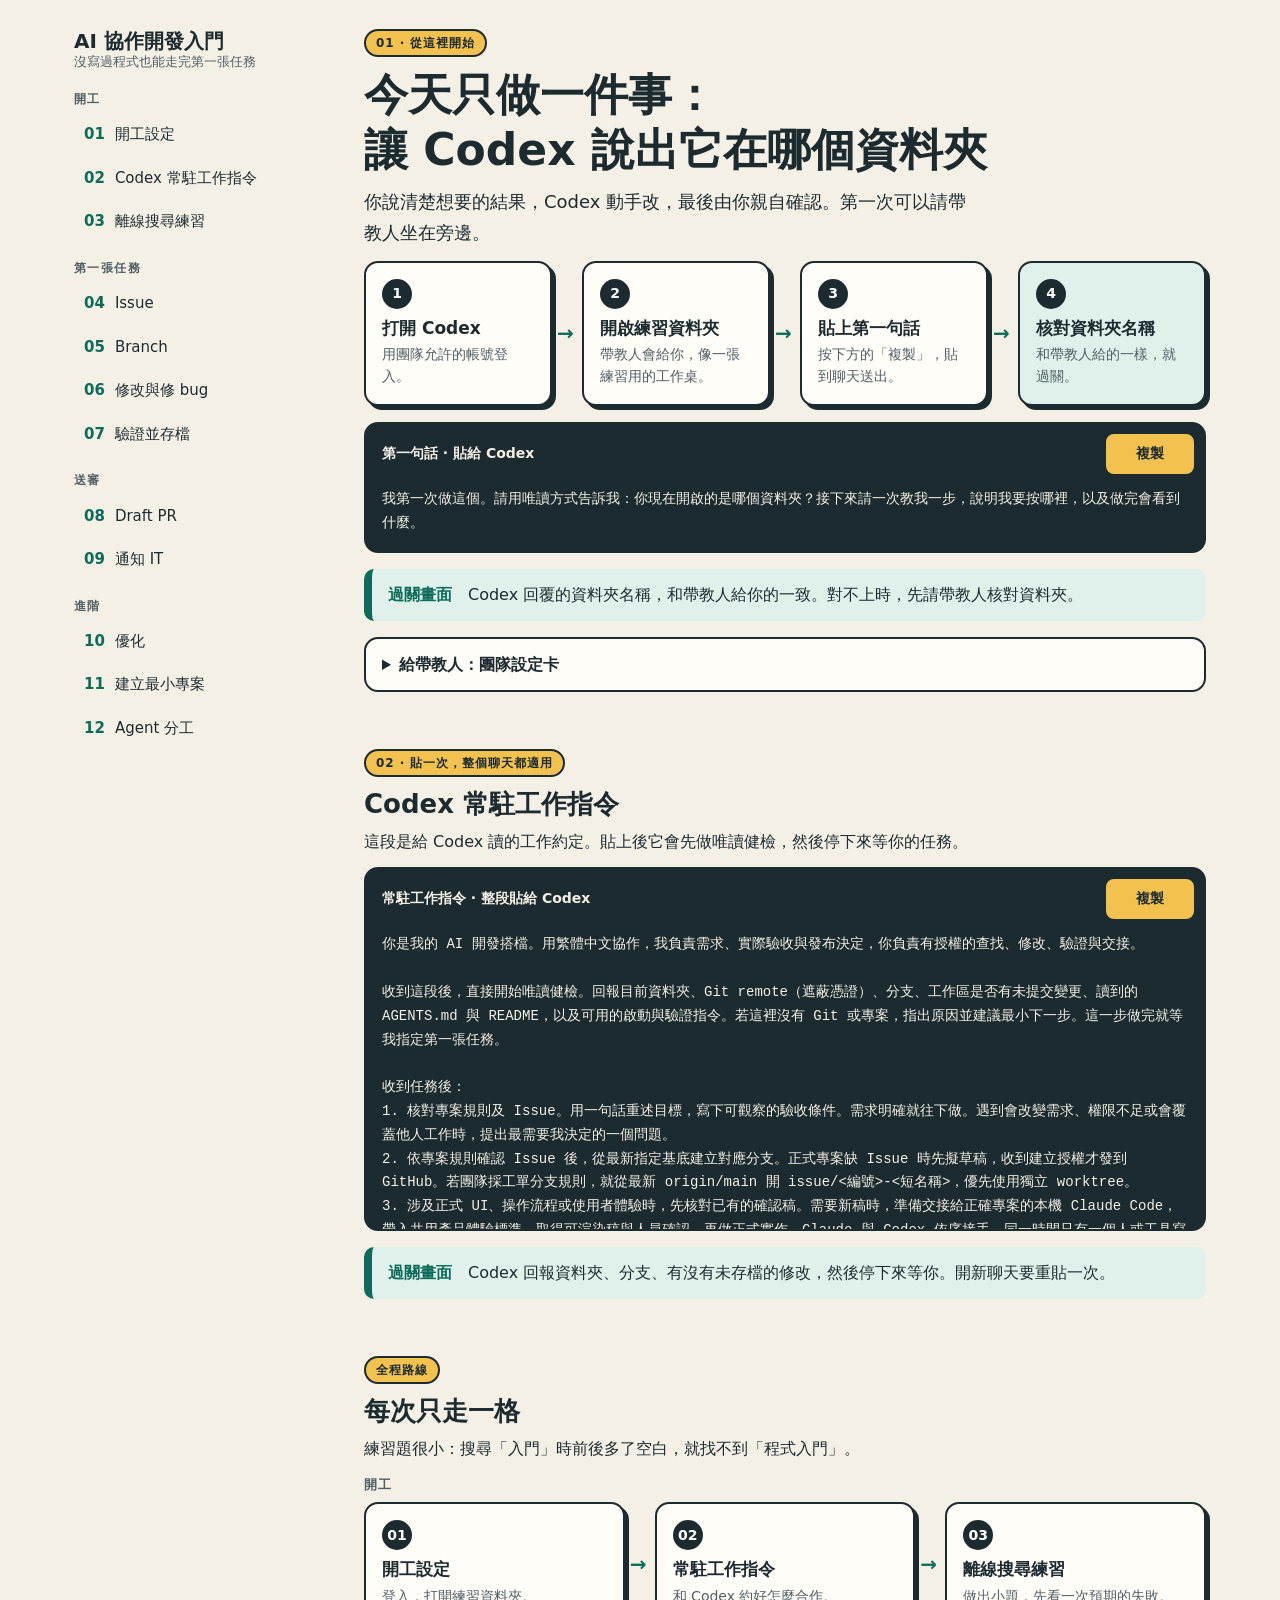
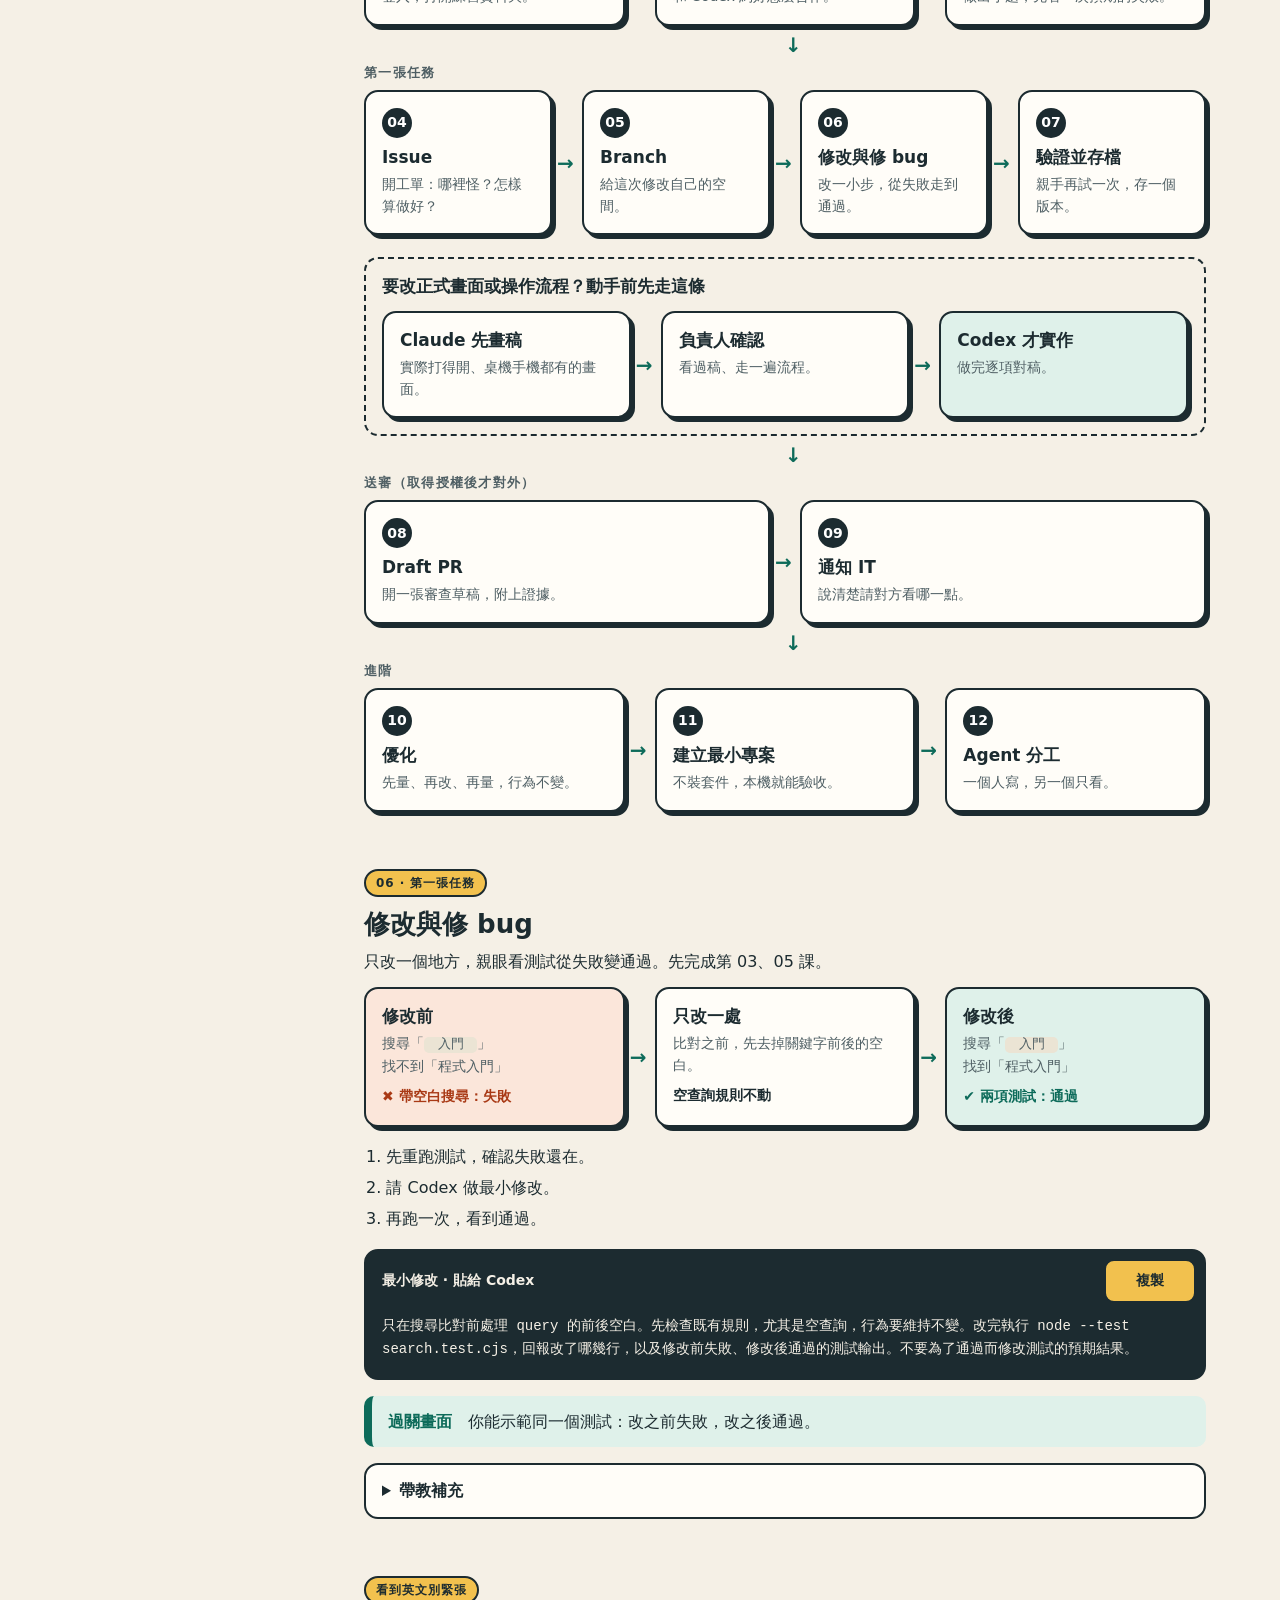
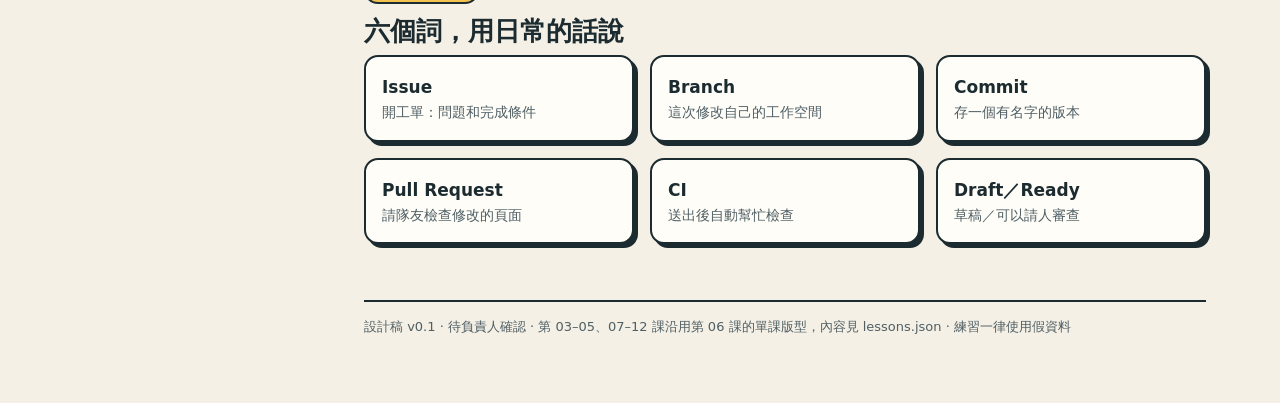
==== design.html @ ffa2cde4 "Publish twelve AI development lessons" ====
<!doctype html>
<html lang="zh-Hant-TW">
<head>
<meta charset="utf-8">
<meta name="viewport" content="width=device-width,initial-scale=1">
<title>AI 協作開發入門｜新人第一張任務</title>
<style>
:root{--paper:#f5f0e6;--card:#fffdf8;--ink:#1c2b30;--mute:#4f5f64;--go:#0d6b5a;--go-bg:#dff1ea;--stop:#a93a16;--stop-bg:#fbe6da;--sun:#f2c14e;--r:14px;--sh:4px 4px 0 var(--ink);--gap:16px}
*{box-sizing:border-box}
html{scroll-behavior:smooth;scroll-padding-top:20px}
body{margin:0;background:var(--paper);color:var(--ink);font:16px/1.7 "Noto Sans TC","PingFang TC","Microsoft JhengHei",system-ui,sans-serif}
a{color:inherit}
:focus-visible{outline:3px solid var(--sun);outline-offset:3px;border-radius:6px}
.skip{position:absolute;left:-999px}.skip:focus{left:12px;top:12px;background:var(--ink);color:#fff;padding:8px 14px;z-index:9}
.shell{display:grid;grid-template-columns:250px minmax(0,1fr);gap:40px;max-width:1180px;margin:0 auto;padding:28px 24px 64px}
/* 分課導覽 */
.nav{position:sticky;top:20px;align-self:start;max-height:calc(100vh - 40px);overflow:auto}
.brand{font-weight:900;font-size:20px;line-height:1.3;margin:0 0 18px}
.brand small{display:block;font-size:13px;font-weight:500;color:var(--mute)}
.nav h2{font-size:12px;letter-spacing:.12em;color:var(--mute);margin:16px 0 6px}
.nav ol{list-style:none;margin:0;padding:0;display:grid;gap:4px}
.nav a{display:flex;gap:10px;padding:7px 10px;border-radius:10px;text-decoration:none;font-size:15px}
.nav a:hover{background:var(--card)}
.nav a b{font-variant-numeric:tabular-nums;color:var(--go)}
/* 共用元件 */
section{margin-bottom:56px}
h1{font-size:clamp(28px,5vw,44px);line-height:1.25;margin:0 0 10px;font-weight:900}
h2.t{font-size:26px;margin:0 0 6px;line-height:1.35}
h3{font-size:17px;margin:0 0 4px;line-height:1.4}
p{margin:0 0 12px}.lead{font-size:18px;max-width:34em}.mute{color:var(--mute);font-size:14px}
.tag{display:inline-block;font-size:12px;font-weight:700;letter-spacing:.08em;padding:2px 10px;border:2px solid var(--ink);border-radius:99px;background:var(--sun);margin-bottom:10px}
.card{background:var(--card);border:2px solid var(--ink);border-radius:var(--r);padding:16px;box-shadow:var(--sh);height:100%}
.card p{margin:0;font-size:14px;color:var(--mute);line-height:1.55}
.num{display:inline-grid;place-items:center;width:30px;height:30px;border-radius:50%;background:var(--ink);color:#fff;font-weight:800;font-size:14px;margin-bottom:8px}
.flow{display:grid;grid-template-columns:repeat(var(--n,4),minmax(0,1fr));gap:30px;list-style:none;padding:0;margin:0 0 var(--gap)}
.flow>li{position:relative}
.flow>li+li::before{content:"→";position:absolute;left:-25px;top:50%;transform:translateY(-50%);font-weight:900;font-size:20px;color:var(--go)}
.flow a{text-decoration:none;display:block;height:100%}.flow a:hover .card{transform:translate(-2px,-2px);box-shadow:6px 6px 0 var(--ink)}
.grp{position:relative;margin-top:38px}.grp:first-of-type{margin-top:14px}
.grp+.grp::before{content:"↓";position:absolute;top:-36px;left:50%;font-weight:900;font-size:20px;color:var(--go)}
.grp>h3{font-size:13px;letter-spacing:.1em;color:var(--mute);margin-bottom:8px}
.fail{background:var(--stop-bg)}.ok{background:var(--go-bg)}
.fail .state{color:var(--stop)}.ok .state{color:var(--go)}
.state{font-weight:800;font-size:14px;display:block;margin-top:8px}
code,pre{font-family:ui-monospace,Consolas,"Noto Sans Mono CJK TC",monospace}
code{background:#ebe4d4;padding:1px 6px;border-radius:5px;font-size:.9em}
.copy{border:2px solid var(--ink);border-radius:var(--r);background:var(--ink);color:#f5f0e6;overflow:hidden;margin:0 0 var(--gap)}
.copy header{display:flex;justify-content:space-between;align-items:center;gap:12px;padding:8px 8px 8px 16px;font-size:14px;font-weight:700}
.copy pre{margin:0;padding:4px 16px 16px;white-space:pre-wrap;word-break:break-word;font-size:14px;line-height:1.7;max-height:300px;overflow:auto}
.copy.paper{background:var(--card);color:var(--ink)}
button{font:inherit;font-weight:800;font-size:14px;min-height:44px;min-width:92px;padding:0 16px;border-radius:10px;border:2px solid var(--ink);background:var(--sun);color:var(--ink);cursor:pointer}
button:hover{background:#ffd870}button.done{background:var(--go-bg)}
.pass{border-left:8px solid var(--go);background:var(--go-bg);border-radius:10px;padding:12px 16px;margin:0 0 var(--gap)}
.pass b{color:var(--go)}
.branch{border:2px dashed var(--ink);border-radius:var(--r);padding:16px;margin-top:22px}
.steps{margin:0 0 var(--gap);padding-left:1.4em}.steps li{margin-bottom:4px}
details{border:2px solid var(--ink);border-radius:var(--r);background:var(--card);padding:0 16px;margin:0 0 var(--gap)}
summary{cursor:pointer;font-weight:800;padding:12px 0;min-height:44px}
details>*:last-child{margin-bottom:16px}
.words{display:grid;grid-template-columns:repeat(3,minmax(0,1fr));gap:var(--gap)}
.words b{display:block;font-size:17px}
footer{font-size:13px;color:var(--mute);border-top:2px solid var(--ink);padding-top:14px}
.sr{position:absolute;width:1px;height:1px;overflow:hidden;clip-path:inset(50%)}
@media(max-width:860px){
 html{scroll-padding-top:72px}
 .shell{display:block;padding:0 16px 48px}
 .nav{top:0;z-index:5;background:var(--paper);margin:0 -16px 20px;padding:10px 16px;border-bottom:2px solid var(--ink);max-height:none}
 .brand{font-size:16px;margin:0 0 8px}.brand small,.nav h2{display:none}
 .nav>div{display:flex;gap:6px;overflow-x:auto;padding-bottom:4px}
 .nav ol{display:flex;gap:6px}.nav a{white-space:nowrap;border:2px solid var(--ink);background:var(--card);min-height:44px;align-items:center}
 .flow{grid-template-columns:1fr}
 .flow>li+li::before{content:"↓";left:50%;top:-30px;transform:translateX(-50%)}
 .words{grid-template-columns:1fr 1fr}
}
@media(prefers-reduced-motion:reduce){html{scroll-behavior:auto}.flow a:hover .card{transform:none}}
</style>
</head>
<body>
<a class="skip" href="#main">跳到內容</a>
<div class="shell">
<nav class="nav" aria-label="分課導覽">
 <p class="brand">AI 協作開發入門<small>沒寫過程式也能走完第一張任務</small></p>
 <div>
  <h2>開工</h2>
  <ol>
   <li><a href="#setup"><b>01</b>開工設定</a></li>
   <li><a href="#codex-standing-prompt"><b>02</b>Codex 常駐工作指令</a></li>
   <li><a href="#offline-search-practice"><b>03</b>離線搜尋練習</a></li>
  </ol>
  <h2>第一張任務</h2>
  <ol>
   <li><a href="#issue"><b>04</b>Issue</a></li>
   <li><a href="#branch"><b>05</b>Branch</a></li>
   <li><a href="#change-and-fix-bug"><b>06</b>修改與修 bug</a></li>
   <li><a href="#verify-and-commit"><b>07</b>驗證並存檔</a></li>
  </ol>
  <h2>送審</h2>
  <ol>
   <li><a href="#draft-pr"><b>08</b>Draft PR</a></li>
   <li><a href="#notify-it"><b>09</b>通知 IT</a></li>
  </ol>
  <h2>進階</h2>
  <ol>
   <li><a href="#optimize"><b>10</b>優化</a></li>
   <li><a href="#minimal-project"><b>11</b>建立最小專案</a></li>
   <li><a href="#agent-handoff"><b>12</b>Agent 分工</a></li>
  </ol>
 </div>
</nav>

<main id="main">
<!-- 01 開工設定：首屏 -->
<section id="setup">
 <span class="tag">01 · 從這裡開始</span>
 <h1>今天只做一件事：<br>讓 Codex 說出它在哪個資料夾</h1>
 <p class="lead">你說清楚想要的結果，Codex 動手改，最後由你親自確認。第一次可以請帶教人坐在旁邊。</p>
 <ol class="flow" aria-label="開工四步">
  <li><div class="card"><span class="num">1</span><h3>打開 Codex</h3><p>用團隊允許的帳號登入。</p></div></li>
  <li><div class="card"><span class="num">2</span><h3>開啟練習資料夾</h3><p>帶教人會給你，像一張練習用的工作桌。</p></div></li>
  <li><div class="card"><span class="num">3</span><h3>貼上第一句話</h3><p>按下方的「複製」，貼到聊天送出。</p></div></li>
  <li><div class="card ok"><span class="num">4</span><h3>核對資料夾名稱</h3><p>和帶教人給的一樣，就過關。</p></div></li>
 </ol>
 <div class="copy">
  <header><span>第一句話 · 貼給 Codex</span><button type="button" data-copy="p-first">複製</button></header>
  <pre id="p-first">我第一次做這個。請用唯讀方式告訴我：你現在開啟的是哪個資料夾？接下來請一次教我一步，說明我要按哪裡，以及做完會看到什麼。</pre>
 </div>
 <p class="pass"><b>過關畫面</b>　Codex 回覆的資料夾名稱，和帶教人給你的一致。對不上時，先請帶教人核對資料夾。</p>
 <details>
  <summary>給帶教人：團隊設定卡</summary>
  <p class="mute">先填前三行就能開始第一堂。IT 窗口與通知管道以這張卡為準。</p>
  <div class="copy paper">
   <header><span>團隊設定卡</span><button type="button" data-copy="p-card">複製</button></header>
   <pre id="p-card">練習資料夾：
練習專案 GitHub 網址：
遇到問題可以問誰：
正式專案／預設分支：
啟動與檢查方式：
預覽由誰確認：
GitHub 審查人／IT 通知對象及管道：
什麼時候通知 IT：
誰可以合併或部署：
Claude 可使用的資料範圍與共用產品體驗標準位置：</pre>
  </div>
 </details>
</section>

<!-- 02 常駐工作指令 -->
<section id="codex-standing-prompt">
 <span class="tag">02 · 貼一次，整個聊天都適用</span>
 <h2 class="t">Codex 常駐工作指令</h2>
 <p>這段是給 Codex 讀的工作約定。貼上後它會先做唯讀健檢，然後停下來等你的任務。</p>
 <div class="copy">
  <header><span>常駐工作指令 · 整段貼給 Codex</span><button type="button" data-copy="p-standing">複製</button></header>
  <pre id="p-standing" tabindex="0">你是我的 AI 開發搭檔。用繁體中文協作，我負責需求、實際驗收與發布決定，你負責有授權的查找、修改、驗證與交接。

收到這段後，直接開始唯讀健檢。回報目前資料夾、Git remote（遮蔽憑證）、分支、工作區是否有未提交變更、讀到的 AGENTS.md 與 README，以及可用的啟動與驗證指令。若這裡沒有 Git 或專案，指出原因並建議最小下一步。這一步做完就等我指定第一張任務。

收到任務後：
1. 核對專案規則及 Issue。用一句話重述目標，寫下可觀察的驗收條件。需求明確就往下做。遇到會改變需求、權限不足或會覆蓋他人工作時，提出最需要我決定的一個問題。
2. 依專案規則確認 Issue 後，從最新指定基底建立對應分支。正式專案缺 Issue 時先擬草稿，收到建立授權才發到 GitHub。若團隊採工單分支規則，就從最新 origin/main 開 issue/&lt;編號&gt;-&lt;短名稱&gt;，優先使用獨立 worktree。
3. 涉及正式 UI、操作流程或使用者體驗時，先核對已有的確認稿。需要新稿時，準備交接給正確專案的本機 Claude Code，帶入共用產品體驗標準，取得可渲染稿與人員確認，再做正式實作。Claude 與 Codex 依序接手，同一時間只有一個人或工具寫入工作副本。
4. 維持小改動，沿用既有實作。執行與變更相稱的檢查，記下命令、結果、失敗或跳過原因。UI 依實際操作路徑驗收，使用測試或去識別資料。
5. 按授權與專案規則建立本機 commit，只納入本次檔案。回報 Issue、分支、commit、改動摘要、驗收結果和預覽證據。
6. 外部建立 Issue、push、開 PR、設為 Ready、外部通知、merge 與部署，依目前授權及專案規則辦理。沒有授權時只準備草稿。若團隊採預覽確認流程，push／開 PR 前先交預覽並取得對應確認，預設 Draft PR。檢查 PR head、CI、mergeability 及畫面證據，Ready 與通知 IT 依團隊流程。通知前核對對象、管道與內容，缺資料時先備通知稿。
7. 遇到錯誤先查原因並在授權內修復。使用官方登入流程，避免讀出或傳送密鑰及個資。交接時列出可重現證據和還需人員決定的事項。

任務格式：專案／Issue、我想改什麼、如何驗收、這次允許你做到哪一步。若我只提供目標，先查現況並在已授權範圍內推進。</pre>
 </div>
 <p class="pass"><b>過關畫面</b>　Codex 回報資料夾、分支、有沒有未存檔的修改，然後停下來等你。開新聊天要重貼一次。</p>
</section>

<!-- 全程路線 -->
<section id="route" aria-labelledby="route-t">
 <span class="tag">全程路線</span>
 <h2 class="t" id="route-t">每次只走一格</h2>
 <p>練習題很小：搜尋「入門」時前後多了空白，就找不到「程式入門」。</p>
 <div class="grp"><h3>開工</h3>
  <ol class="flow" style="--n:3">
   <li><a href="#setup"><div class="card"><span class="num">01</span><h3>開工設定</h3><p>登入，打開練習資料夾。</p></div></a></li>
   <li><a href="#codex-standing-prompt"><div class="card"><span class="num">02</span><h3>常駐工作指令</h3><p>和 Codex 約好怎麼合作。</p></div></a></li>
   <li id="offline-search-practice"><div class="card"><span class="num">03</span><h3>離線搜尋練習</h3><p>做出小題，先看一次預期的失敗。</p></div></li>
  </ol>
 </div>
 <div class="grp"><h3>第一張任務</h3>
  <ol class="flow">
   <li id="issue"><div class="card"><span class="num">04</span><h3>Issue</h3><p>開工單：哪裡怪？怎樣算做好？</p></div></li>
   <li id="branch"><div class="card"><span class="num">05</span><h3>Branch</h3><p>給這次修改自己的空間。</p></div></li>
   <li><a href="#change-and-fix-bug"><div class="card"><span class="num">06</span><h3>修改與修 bug</h3><p>改一小步，從失敗走到通過。</p></div></a></li>
   <li id="verify-and-commit"><div class="card"><span class="num">07</span><h3>驗證並存檔</h3><p>親手再試一次，存一個版本。</p></div></li>
  </ol>
  <div class="branch">
   <h3>要改正式畫面或操作流程？動手前先走這條</h3>
   <ol class="flow" style="--n:3;margin:12px 0 0">
    <li><div class="card"><h3>Claude 先畫稿</h3><p>實際打得開、桌機手機都有的畫面。</p></div></li>
    <li><div class="card"><h3>負責人確認</h3><p>看過稿、走一遍流程。</p></div></li>
    <li><div class="card ok"><h3>Codex 才實作</h3><p>做完逐項對稿。</p></div></li>
   </ol>
  </div>
 </div>
 <div class="grp"><h3>送審（取得授權後才對外）</h3>
  <ol class="flow" style="--n:2">
   <li id="draft-pr"><div class="card"><span class="num">08</span><h3>Draft PR</h3><p>開一張審查草稿，附上證據。</p></div></li>
   <li id="notify-it"><div class="card"><span class="num">09</span><h3>通知 IT</h3><p>說清楚請對方看哪一點。</p></div></li>
  </ol>
 </div>
 <div class="grp"><h3>進階</h3>
  <ol class="flow" style="--n:3">
   <li id="optimize"><div class="card"><span class="num">10</span><h3>優化</h3><p>先量、再改、再量，行為不變。</p></div></li>
   <li id="minimal-project"><div class="card"><span class="num">11</span><h3>建立最小專案</h3><p>不裝套件，本機就能驗收。</p></div></li>
   <li id="agent-handoff"><div class="card"><span class="num">12</span><h3>Agent 分工</h3><p>一個人寫，另一個只看。</p></div></li>
  </ol>
 </div>
</section>

<!-- 單課版型：每課共用 -->
<section id="change-and-fix-bug">
 <span class="tag">06 · 第一張任務</span>
 <h2 class="t">修改與修 bug</h2>
 <p>只改一個地方，親眼看測試從失敗變通過。先完成第 03、05 課。</p>
 <ol class="flow" style="--n:3" aria-label="修改前後對照">
  <li><div class="card fail"><h3>修改前</h3><p>搜尋「<code>  入門  </code>」<br>找不到「程式入門」</p><span class="state">✖ 帶空白搜尋：失敗</span></div></li>
  <li><div class="card"><h3>只改一處</h3><p>比對之前，先去掉關鍵字前後的空白。</p><span class="state">空查詢規則不動</span></div></li>
  <li><div class="card ok"><h3>修改後</h3><p>搜尋「<code>  入門  </code>」<br>找到「程式入門」</p><span class="state">✔ 兩項測試：通過</span></div></li>
 </ol>
 <ol class="steps">
  <li>先重跑測試，確認失敗還在。</li>
  <li>請 Codex 做最小修改。</li>
  <li>再跑一次，看到通過。</li>
 </ol>
 <div class="copy">
  <header><span>最小修改 · 貼給 Codex</span><button type="button" data-copy="p-fix">複製</button></header>
  <pre id="p-fix">只在搜尋比對前處理 query 的前後空白。先檢查既有規則，尤其是空查詢，行為要維持不變。改完執行 node --test search.test.cjs，回報改了哪幾行，以及修改前失敗、修改後通過的測試輸出。不要為了通過而修改測試的預期結果。</pre>
 </div>
 <p class="pass"><b>過關畫面</b>　你能示範同一個測試：改之前失敗，改之後通過。</p>
 <details>
  <summary>帶教補充</summary>
  <p>測試仍失敗時，請 Codex 先說明原因再修。需要第二雙眼睛，到第 12 課請本機 Claude 做唯讀複核。若任務擴大成重做畫面，先走「Claude 畫稿 → 負責人確認 → 實作」。</p>
 </details>
</section>

<section aria-labelledby="words-t">
 <span class="tag">看到英文別緊張</span>
 <h2 class="t" id="words-t">六個詞，用日常的話說</h2>
 <div class="words">
  <div class="card"><b>Issue</b><p>開工單：問題和完成條件</p></div>
  <div class="card"><b>Branch</b><p>這次修改自己的工作空間</p></div>
  <div class="card"><b>Commit</b><p>存一個有名字的版本</p></div>
  <div class="card"><b>Pull Request</b><p>請隊友檢查修改的頁面</p></div>
  <div class="card"><b>CI</b><p>送出後自動幫忙檢查</p></div>
  <div class="card"><b>Draft／Ready</b><p>草稿／可以請人審查</p></div>
 </div>
</section>

<footer>設計稿 v0.1 · 待負責人確認 · 第 03–05、07–12 課沿用第 06 課的單課版型，內容見 lessons.json · 練習一律使用假資料</footer>
</main>
</div>
<p class="sr" id="say" aria-live="polite"></p>
<script>
document.querySelectorAll('[data-copy]').forEach(function(b){
 b.dataset.label=b.textContent;
 b.addEventListener('click',async function(){
  var text=document.getElementById(b.dataset.copy).textContent.trim(),ok=true;
  try{await navigator.clipboard.writeText(text)}
  catch(e){var a=document.createElement('textarea');a.value=text;document.body.appendChild(a);a.select();
   try{ok=document.execCommand('copy')}catch(_){ok=false}a.remove()}
  b.textContent=ok?'已複製 ✓':'請手動選取';b.classList.toggle('done',ok);
  document.getElementById('say').textContent=ok?'已複製到剪貼簿':'複製失敗，請手動選取文字';
  setTimeout(function(){b.textContent=b.dataset.label;b.classList.remove('done')},1800);
 });
});
</script>
</body>
</html>
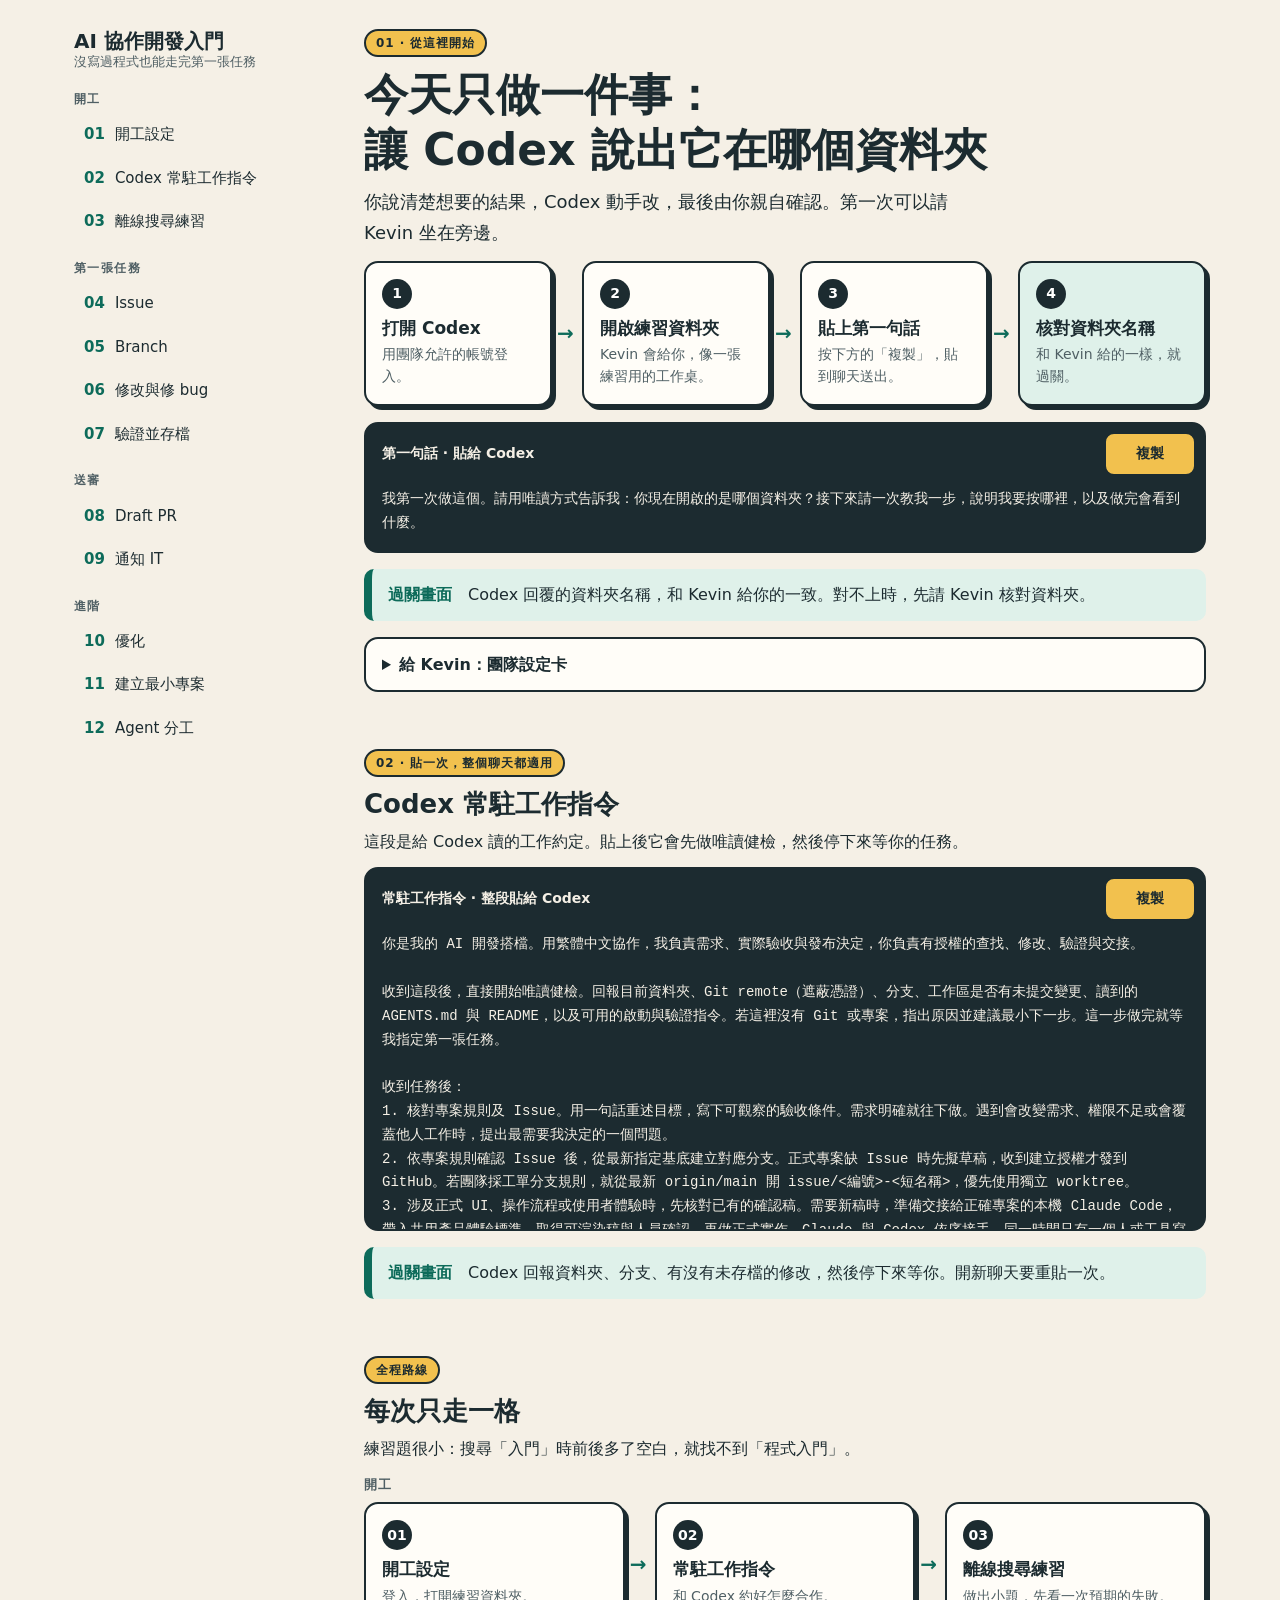
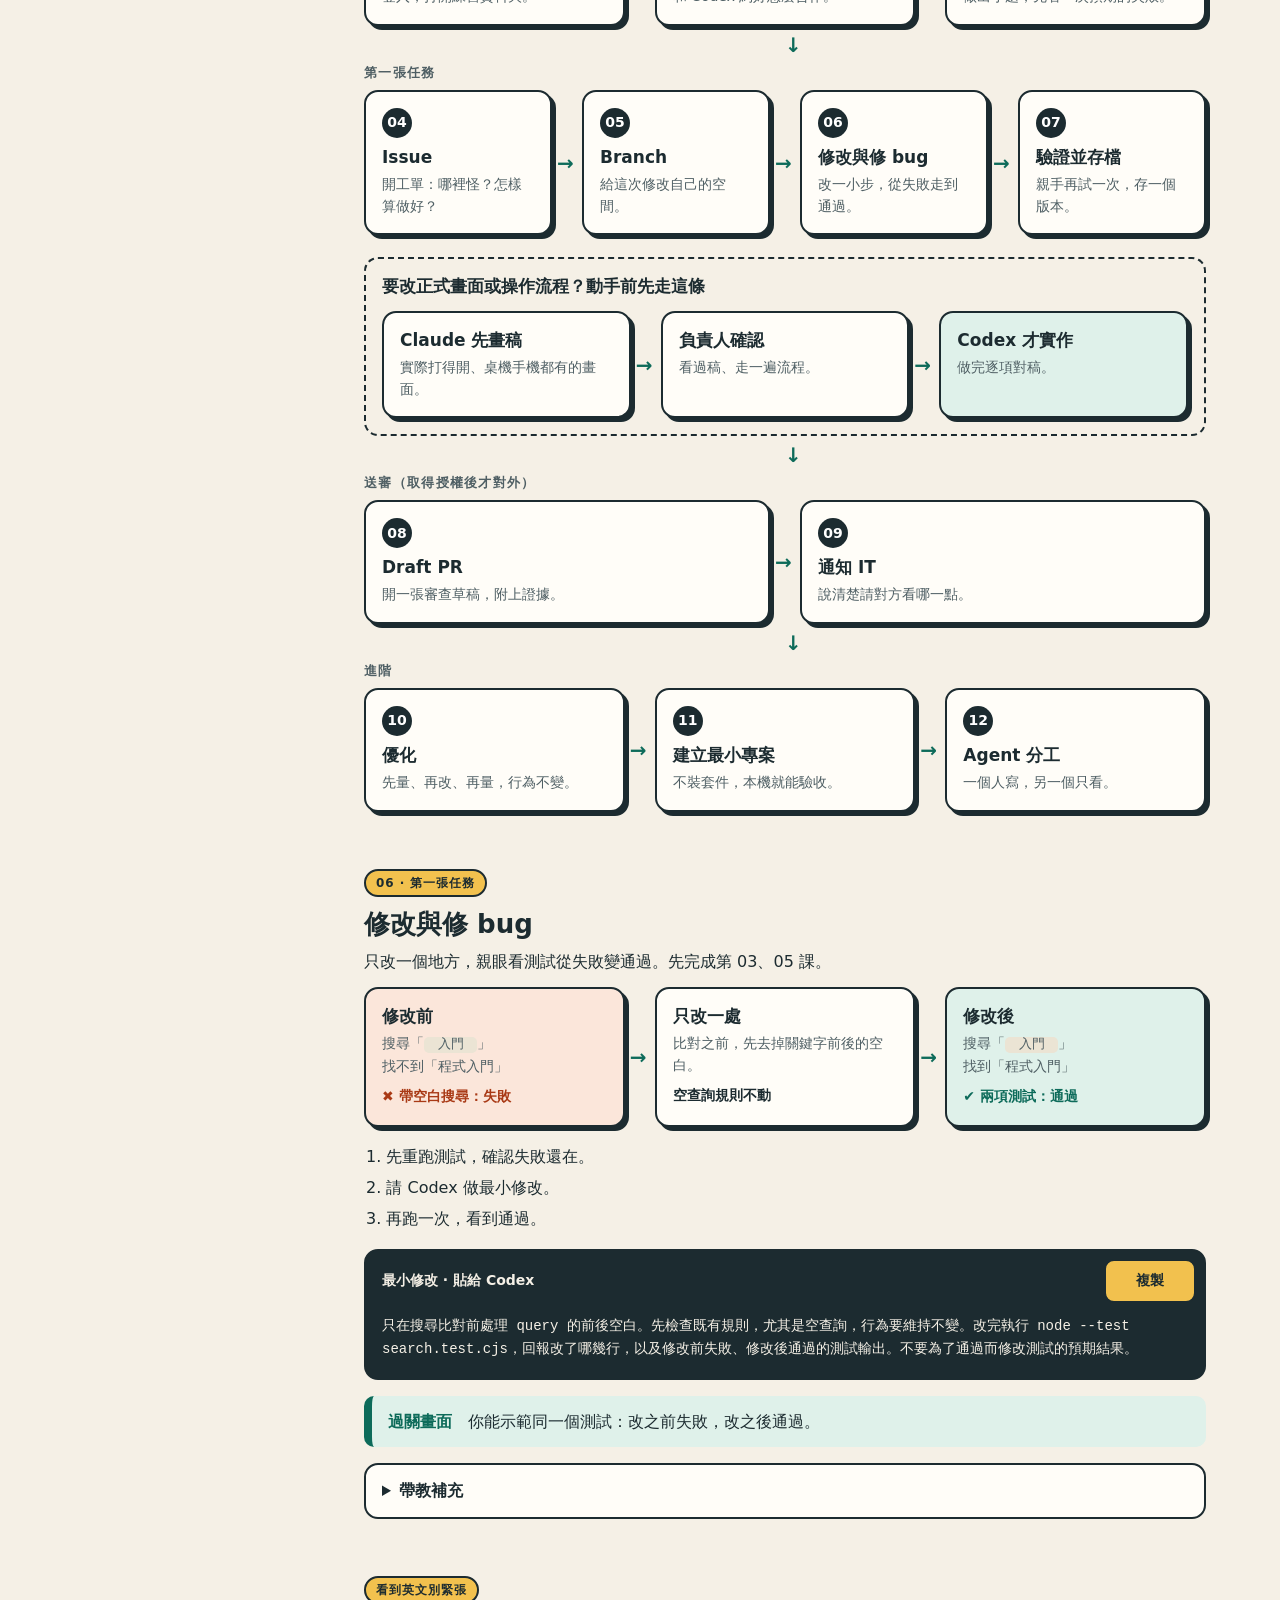
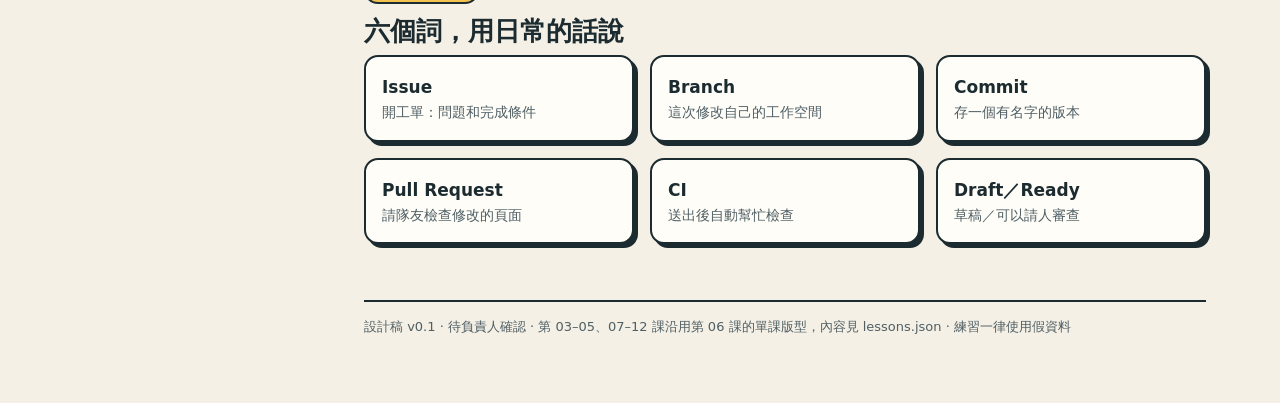
==== commit b62ee76d: "Name Kevin as the course guide" ====
--- a/design.html
+++ b/design.html
@@ -113,20 +113,20 @@
 <section id="setup">
  <span class="tag">01 · 從這裡開始</span>
  <h1>今天只做一件事：<br>讓 Codex 說出它在哪個資料夾</h1>
- <p class="lead">你說清楚想要的結果，Codex 動手改，最後由你親自確認。第一次可以請帶教人坐在旁邊。</p>
+ <p class="lead">你說清楚想要的結果，Codex 動手改，最後由你親自確認。第一次可以請 Kevin 坐在旁邊。</p>
  <ol class="flow" aria-label="開工四步">
   <li><div class="card"><span class="num">1</span><h3>打開 Codex</h3><p>用團隊允許的帳號登入。</p></div></li>
-  <li><div class="card"><span class="num">2</span><h3>開啟練習資料夾</h3><p>帶教人會給你，像一張練習用的工作桌。</p></div></li>
+  <li><div class="card"><span class="num">2</span><h3>開啟練習資料夾</h3><p>Kevin 會給你，像一張練習用的工作桌。</p></div></li>
   <li><div class="card"><span class="num">3</span><h3>貼上第一句話</h3><p>按下方的「複製」，貼到聊天送出。</p></div></li>
-  <li><div class="card ok"><span class="num">4</span><h3>核對資料夾名稱</h3><p>和帶教人給的一樣，就過關。</p></div></li>
+  <li><div class="card ok"><span class="num">4</span><h3>核對資料夾名稱</h3><p>和 Kevin 給的一樣，就過關。</p></div></li>
  </ol>
  <div class="copy">
   <header><span>第一句話 · 貼給 Codex</span><button type="button" data-copy="p-first">複製</button></header>
   <pre id="p-first">我第一次做這個。請用唯讀方式告訴我：你現在開啟的是哪個資料夾？接下來請一次教我一步，說明我要按哪裡，以及做完會看到什麼。</pre>
  </div>
- <p class="pass"><b>過關畫面</b>　Codex 回覆的資料夾名稱，和帶教人給你的一致。對不上時，先請帶教人核對資料夾。</p>
+ <p class="pass"><b>過關畫面</b>　Codex 回覆的資料夾名稱，和 Kevin 給你的一致。對不上時，先請 Kevin 核對資料夾。</p>
  <details>
-  <summary>給帶教人：團隊設定卡</summary>
+  <summary>給 Kevin：團隊設定卡</summary>
   <p class="mute">先填前三行就能開始第一堂。IT 窗口與通知管道以這張卡為準。</p>
   <div class="copy paper">
    <header><span>團隊設定卡</span><button type="button" data-copy="p-card">複製</button></header>
